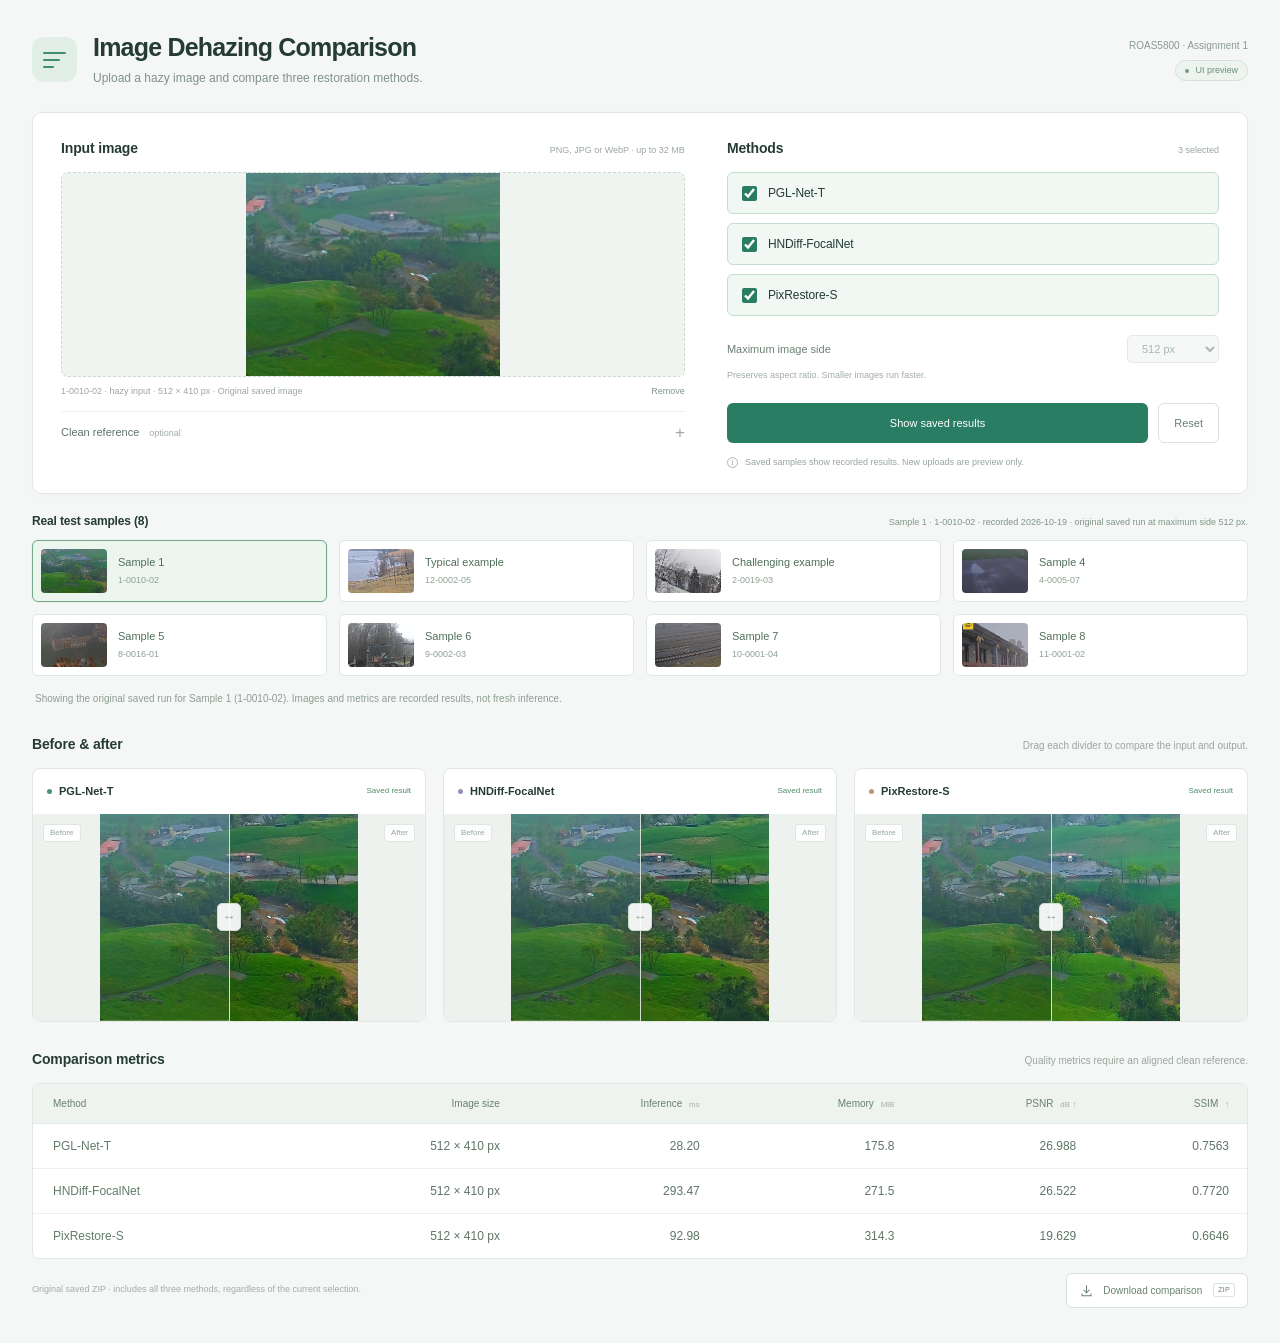
==== site/index.html @ dbd4c3d4 "Add single-page UI with eight recorded dehazing examples" ====
<!doctype html>
<html lang="en">
<head>
  <meta charset="utf-8">
  <meta name="viewport" content="width=device-width, initial-scale=1">
  <meta name="description" content="ROAS5800 Assignment 1 — single-image dehazing comparison interface.">
  <meta name="theme-color" content="#f4f7f6">
  <title>Image Dehazing Comparison · ROAS5800</title>
  <link rel="icon" type="image/svg+xml" href="favicon.svg">
  <link rel="stylesheet" href="styles.css">
  <script src="app.js" defer></script>
</head>
<body>
  <main class="app-shell">
    <header class="app-header">
      <div class="heading-group"><span class="app-icon" aria-hidden="true"><i></i><i></i><i></i></span><div><h1>Image Dehazing Comparison</h1><p>Upload a hazy image and compare three restoration methods.</p></div></div>
      <div class="header-meta"><span>ROAS5800 · Assignment 1</span><span class="preview-badge"><i aria-hidden="true"></i> UI preview</span></div>
    </header>
    <section class="input-panel" aria-labelledby="input-title">
      <div class="input-column">
        <div class="panel-heading"><h2 id="input-title">Input image</h2><span>PNG, JPG or WebP · up to 32 MB</span></div>
        <input type="file" id="hazy-file" accept="image/png,image/jpeg,image/webp" hidden>
        <div id="hazy-dropzone" class="dropzone" role="button" tabindex="0" aria-label="Upload hazy image" aria-describedby="hazy-meta">
          <div id="hazy-placeholder" class="upload-placeholder"><svg viewBox="0 0 32 32" fill="none" aria-hidden="true"><rect x="4" y="5" width="24" height="22" rx="4"/><circle cx="11" cy="12" r="2"/><path d="m5 23 7-7 5 5 4-4 6 6"/></svg><strong>Drop a hazy image here</strong><span>or click to upload</span></div>
          <img id="hazy-preview" class="uploaded-image" alt="Uploaded hazy input" hidden>
        </div>
        <div class="file-meta"><p id="hazy-meta">No image selected</p><button type="button" id="clear-hazy" class="text-button" hidden>Remove</button></div>
        <details class="reference-input"><summary><span>Clean reference <span class="optional">optional</span></span><span class="expand-icon" aria-hidden="true">+</span></summary><div class="reference-content"><p>Add an aligned clear image of the same size to enable PSNR and SSIM after inference.</p><input type="file" id="reference-file" accept="image/png,image/jpeg,image/webp" hidden><div id="reference-dropzone" class="dropzone reference-dropzone" role="button" tabindex="0" aria-label="Upload clean reference" aria-describedby="reference-meta"><div id="reference-placeholder" class="upload-placeholder"><span>Drop a clean reference here, or click to upload</span></div><img id="reference-preview" class="uploaded-image" alt="Uploaded clean reference" hidden></div><div class="file-meta"><p id="reference-meta">No reference selected</p><button type="button" id="clear-reference" class="text-button" hidden>Remove</button></div><p id="reference-warning" class="reference-warning" role="alert" hidden></p></div></details>
      </div>
      <div class="settings-column">
        <div class="panel-heading"><h2>Methods</h2><span id="selection-count">3 selected</span></div>
        <fieldset class="method-options"><legend class="visually-hidden">Choose dehazing methods</legend><label class="method-option"><input type="checkbox" name="method" value="PGL-Net-T" checked><span class="method-name">PGL-Net-T</span></label><label class="method-option"><input type="checkbox" name="method" value="HNDiff-FocalNet" checked><span class="method-name">HNDiff-FocalNet</span></label><label class="method-option"><input type="checkbox" name="method" value="PixRestore-S" checked><span class="method-name">PixRestore-S</span></label></fieldset>
        <div class="size-control"><label for="max-side">Maximum image side</label><select id="max-side"><option value="256">256 px</option><option value="512" selected>512 px</option></select></div><p class="size-hint">Preserves aspect ratio. Smaller images run faster.</p>
        <div class="action-row"><button type="button" id="compare-button" class="button primary" disabled><svg viewBox="0 0 20 20" aria-hidden="true"><path d="m7 4 8 6-8 6Z"/></svg> Compare methods</button><button type="button" id="reset-button" class="button secondary">Reset</button></div>
        <div class="preview-note" id="preview-note"><span class="info-icon" aria-hidden="true">i</span><p>Saved samples show recorded results. New uploads are preview only.</p></div>
      </div>
    </section>
    <section class="sample-section" aria-labelledby="sample-title">
      <div class="sample-heading"><h2 id="sample-title">Real test samples</h2><p id="sample-note">Loading saved examples…</p></div>
      <div id="sample-list" class="sample-list" aria-label="Choose a saved test sample"></div>
    </section>
    <p id="status-message" class="status-message" role="status" aria-live="polite">Upload an image to prepare a comparison. No model results have been generated.</p>
    <section class="results-section" aria-labelledby="results-title">
      <div class="section-heading"><h2 id="results-title">Before & after</h2><p>Drag each divider to compare the input and output.</p></div>
      <div class="output-grid">
        <article class="output-card" data-method="PGL-Net-T"><div class="output-heading"><h3><i class="method-dot pgl" aria-hidden="true"></i>PGL-Net-T</h3><span class="output-status">Waiting for input</span></div><div class="output-body" style="--divider:50%"><img class="after-image" alt="Saved model output" hidden><div class="comparison-empty"><svg viewBox="0 0 32 32" fill="none" aria-hidden="true"><rect x="5" y="6" width="22" height="20" rx="3"/><path d="m6 23 7-7 5 5 4-4 4 5"/></svg><span>No output yet</span></div><div class="comparison-input"><img class="before-image" alt="PGL-Net-T input preview" hidden><span class="input-placeholder">Input</span></div><span class="side-label before-label">Before</span><span class="side-label after-label">After</span><div class="divider-line" aria-hidden="true"><span>↔</span></div><input class="comparison-range" type="range" min="0" max="100" value="50" aria-label="PGL-Net-T before and after divider" disabled></div></article>
        <article class="output-card" data-method="HNDiff-FocalNet"><div class="output-heading"><h3><i class="method-dot hndiff" aria-hidden="true"></i>HNDiff-FocalNet</h3><span class="output-status">Waiting for input</span></div><div class="output-body" style="--divider:50%"><img class="after-image" alt="Saved model output" hidden><div class="comparison-empty"><svg viewBox="0 0 32 32" fill="none" aria-hidden="true"><rect x="5" y="6" width="22" height="20" rx="3"/><path d="m6 23 7-7 5 5 4-4 4 5"/></svg><span>No output yet</span></div><div class="comparison-input"><img class="before-image" alt="HNDiff-FocalNet input preview" hidden><span class="input-placeholder">Input</span></div><span class="side-label before-label">Before</span><span class="side-label after-label">After</span><div class="divider-line" aria-hidden="true"><span>↔</span></div><input class="comparison-range" type="range" min="0" max="100" value="50" aria-label="HNDiff-FocalNet before and after divider" disabled></div></article>
        <article class="output-card" data-method="PixRestore-S"><div class="output-heading"><h3><i class="method-dot pix" aria-hidden="true"></i>PixRestore-S</h3><span class="output-status">Waiting for input</span></div><div class="output-body" style="--divider:50%"><img class="after-image" alt="Saved model output" hidden><div class="comparison-empty"><svg viewBox="0 0 32 32" fill="none" aria-hidden="true"><rect x="5" y="6" width="22" height="20" rx="3"/><path d="m6 23 7-7 5 5 4-4 4 5"/></svg><span>No output yet</span></div><div class="comparison-input"><img class="before-image" alt="PixRestore-S input preview" hidden><span class="input-placeholder">Input</span></div><span class="side-label before-label">Before</span><span class="side-label after-label">After</span><div class="divider-line" aria-hidden="true"><span>↔</span></div><input class="comparison-range" type="range" min="0" max="100" value="50" aria-label="PixRestore-S before and after divider" disabled></div></article>
      </div>
    </section>
    <section class="metrics-section" aria-labelledby="metrics-title"><div class="section-heading"><h2 id="metrics-title">Comparison metrics</h2><p>Quality metrics require an aligned clean reference.</p></div><div class="table-wrap"><table><caption class="visually-hidden">Selected methods, image size, inference cost and quality metrics</caption><thead><tr><th scope="col">Method</th><th scope="col">Image size</th><th scope="col">Inference <span>ms</span></th><th scope="col">Memory <span>MiB</span></th><th scope="col">PSNR <span>dB ↑</span></th><th scope="col">SSIM <span>↑</span></th></tr></thead><tbody id="metrics-body"><tr><td>PGL-Net-T</td><td>—</td><td>—</td><td>—</td><td>—</td><td>—</td></tr><tr><td>HNDiff-FocalNet</td><td>—</td><td>—</td><td>—</td><td>—</td><td>—</td></tr><tr><td>PixRestore-S</td><td>—</td><td>—</td><td>—</td><td>—</td><td>—</td></tr></tbody></table></div><div class="download-row"><span id="download-note">Select a saved sample to download its recorded comparison.</span><button type="button" id="download-button" class="button secondary" title="Available after a completed comparison" disabled><svg viewBox="0 0 20 20" fill="none" aria-hidden="true"><path d="M10 3v10m-4-4 4 4 4-4M4 14v3h12v-3"/></svg> Download comparison <span class="zip-label">ZIP</span></button></div></section>
  </main>
</body>
</html>
---- site/styles.css ----
:root{--ink:#253b35;--muted:#81918a;--line:#e1e8e4;--green:#287d63;--paper:#f4f7f6;--font:Inter,'Segoe UI',-apple-system,BlinkMacSystemFont,Arial,sans-serif}*{box-sizing:border-box}body{margin:0;background:var(--paper);font-family:var(--font);font-size:14px;line-height:1.5;color:var(--ink);-webkit-font-smoothing:antialiased}h1,h2,h3,p{margin:0}button,input,select{font:inherit}button{cursor:pointer;color:inherit}button:disabled{cursor:not-allowed}button:focus-visible,select:focus-visible,input:focus-visible,[role=button]:focus-visible,summary:focus-visible{outline:3px solid #53a88b;outline-offset:3px}button,a,select{-webkit-tap-highlight-color:transparent}.app-shell{max-width:1240px;width:calc(100% - 64px);margin:0 auto;padding:32px 0 35px}.app-header{display:flex;align-items:center;justify-content:space-between;gap:24px;margin-bottom:25px}.heading-group{display:flex;align-items:center;gap:16px}.app-icon{width:45px;height:45px;border-radius:12px;background:#e0eee6;display:flex;align-items:flex-start;justify-content:center;flex-direction:column;padding-left:11px;gap:5px;flex-shrink:0}.app-icon i{height:2px;width:23px;background:#3f8c70;border-radius:5px}.app-icon i:nth-child(2){width:17px}.app-icon i:nth-child(3){width:11px}h1{font-size:25px;font-weight:600;letter-spacing:-.8px;line-height:1.2}.heading-group p{font-size:12px;color:var(--muted);margin-top:7px}.header-meta{display:flex;flex-direction:column;align-items:flex-end;gap:7px;font-size:10px;color:#8b9a92;white-space:nowrap}.preview-badge{display:inline-flex;align-items:center;gap:6px;border:1px solid #d3e1d8;border-radius:20px;padding:3px 9px;font-size:9px;background:#edf4ef;color:#6b8d7c}.preview-badge i{display:block;width:4px;height:4px;border-radius:50%;background:#6e9c80}.input-panel{display:grid;grid-template-columns:1.25fr 1fr;gap:35px;padding:25px 28px 23px;border:1px solid var(--line);border-radius:10px;background:#fff;box-shadow:0 3px 16px #254c3804}.panel-heading{display:flex;justify-content:space-between;align-items:baseline;gap:12px;margin-bottom:13px}h2{font-size:14px;font-weight:600;letter-spacing:-.15px}.panel-heading>span{font-size:9px;color:#9aa69f}.dropzone{height:205px;position:relative;border:1px dashed #c8d9cd;background:#f7faf8;border-radius:7px;display:flex;align-items:center;justify-content:center;overflow:hidden;cursor:pointer;transition:border-color .15s,background .15s}.dropzone:hover,.dropzone.is-dragover{background:#eff6f1;border-color:#67a88c}.upload-placeholder{display:flex;align-items:center;justify-content:center;flex-direction:column;gap:5px;text-align:center;padding:15px;pointer-events:none}.upload-placeholder svg{width:33px;height:33px;stroke:#93b29d;stroke-width:1.3;margin-bottom:10px}.upload-placeholder strong{font-size:12px;font-weight:500;color:#6e8b7b}.upload-placeholder span{font-size:10px;color:#a1afa6}.uploaded-image{width:100%;height:100%;object-fit:contain;display:block;background:#f0f4f1}.file-meta{display:flex;align-items:center;justify-content:space-between;gap:15px;min-height:30px}.file-meta p{font-size:9px;color:#9aa79e;overflow:hidden;white-space:nowrap;text-overflow:ellipsis}.text-button{font-size:9px;background:none;border:none;padding:4px 0;color:#7f9788}.text-button:hover{color:#a16354}.reference-input{border-top:1px solid #edf1ee;margin-top:4px}.reference-input summary{font-size:11px;padding-top:12px;display:flex;align-items:center;justify-content:space-between;gap:10px;cursor:pointer;list-style:none;color:#5d7567}.reference-input summary::-webkit-details-marker{display:none}.optional{font-size:9px;color:#a1ada5;margin-left:7px;font-weight:400}.expand-icon{color:#9baa9f;font-size:17px;line-height:1}.reference-input[open] .expand-icon{transform:rotate(45deg)}.reference-content{padding-top:11px}.reference-content>p:first-child{font-size:10px;color:#8d9d92;margin-bottom:10px;line-height:1.7}.reference-dropzone{height:120px}.reference-dropzone .upload-placeholder{padding:10px}.reference-dropzone .upload-placeholder span{font-size:10px}.reference-warning{font-size:10px;color:#a26142;padding:7px 9px;background:#fef4e9;border:1px solid #f0d7bb;border-radius:4px}.settings-column{padding-left:7px}.method-options{border:0;padding:0;margin:0;display:grid;gap:9px}.method-option{display:flex;align-items:center;gap:11px;padding:11px 14px;border:1px solid #dce6df;border-radius:6px;background:#fcfdfc;cursor:pointer;min-height:42px}.method-option:has(input:checked){border-color:#c4decd;background:#f1f7f3}.method-option:hover{border-color:#8dbb9f}.method-option input{accent-color:var(--green);height:15px;width:15px;margin:0;cursor:pointer}.method-name{font-size:12px;font-weight:500;letter-spacing:-.1px}.size-control{margin-top:19px;display:flex;align-items:center;justify-content:space-between;gap:15px}.size-control label{font-size:11px;color:#6a8072}.size-control select{background:#fff;border:1px solid #d8e2da;border-radius:5px;padding:6px 26px 6px 10px;color:#5e7768;font-size:11px}.size-hint{font-size:9px;color:#a0ada3;margin-top:6px}.action-row{display:flex;gap:10px;margin-top:20px}.button{font-size:11px;font-weight:500;border:1px solid transparent;border-radius:6px;display:inline-flex;align-items:center;justify-content:center;gap:9px;padding:11px 15px;min-height:39px;white-space:nowrap}.button svg{width:15px;height:15px;flex-shrink:0;stroke:currentColor;stroke-width:1.4}.button.primary{background:var(--green);color:#fff;flex:1}.button.primary svg{stroke:none;fill:currentColor;width:13px}.button.primary:disabled{background:#b7cec0;color:#f8fcf9}.button.primary:not(:disabled):hover{background:#20684f}.button.secondary{border-color:#d7e2da;background:#fff;color:#698271}.button.secondary:not(:disabled):hover{background:#eff5f0}.preview-note{display:flex;align-items:center;gap:7px;margin-top:13px;font-size:9px;color:#97a59a}.info-icon{width:11px;height:11px;border:1px solid #abb9ae;border-radius:50%;font-family:Georgia,serif;line-height:10px;text-align:center;font-size:8px;flex-shrink:0}.status-message{font-size:10px;color:#8e9e92;min-height:16px;margin-top:14px;padding:0 3px;line-height:1.7}.status-message.is-error{color:#a16447}.results-section{margin-top:27px}.section-heading{display:flex;justify-content:space-between;gap:15px;align-items:baseline;margin-bottom:13px}.section-heading>p{font-size:10px;color:#99a69d}.output-grid{display:grid;grid-template-columns:repeat(3,minmax(0,1fr));gap:17px}.output-card{border:1px solid var(--line);border-radius:8px;overflow:hidden;background:#fff;min-width:0}.output-heading{padding:13px 14px;display:flex;align-items:center;justify-content:space-between;gap:8px;min-height:45px}.output-heading h3{font-size:11px;font-weight:550;display:flex;align-items:center;gap:7px;white-space:nowrap}.method-dot{display:inline-block;width:5px;height:5px;border-radius:50%;flex-shrink:0}.pgl{background:#489579}.hndiff{background:#9190b6}.pix{background:#ba9873}.output-status{font-size:8px;color:#a6b1a8;white-space:nowrap}.output-body{position:relative;height:207px;overflow:hidden;background:#f6f8f6;isolation:isolate}.comparison-empty{position:absolute;inset:0;display:flex;flex-direction:column;justify-content:center;align-items:center;gap:7px;padding-left:46%;text-align:center}.comparison-empty svg{height:24px;width:24px;stroke:#c8d2ca;stroke-width:1.2}.comparison-empty span{font-size:9px;color:#b6c0b7;max-width:90px;line-height:1.6;padding-inline:5px}.comparison-input{position:absolute;inset:0;clip-path:inset(0 calc(100% - var(--divider)) 0 0);background:#edf2ee;display:flex;align-items:center;justify-content:flex-start;z-index:1}.before-image{width:100%;height:100%;object-fit:contain;display:block}.input-placeholder{font-size:10px;color:#aab9ac;width:50%;text-align:center}.side-label{position:absolute;top:10px;font-size:8px;background:#ffffffd9;border:1px solid #e0e7e1;padding:2px 6px;border-radius:3px;z-index:2;color:#98a99b;pointer-events:none}.before-label{left:10px}.after-label{right:10px}.divider-line{position:absolute;inset:0 auto 0 var(--divider);width:1px;background:#d2ded4;z-index:3;pointer-events:none}.divider-line>span{position:absolute;left:0;top:50%;transform:translate(-50%,-50%);display:flex;align-items:center;justify-content:center;width:24px;height:28px;border:1px solid #d0ddd2;border-radius:5px;background:#ffffffec;color:#91a794;font-size:13px;box-shadow:0 2px 8px #3958450a}.comparison-range{position:absolute;inset:0;width:100%;height:100%;opacity:0;z-index:4;cursor:ew-resize;margin:0}.comparison-range:disabled{cursor:default}.output-card.is-disabled{opacity:.5}.output-card:focus-within .output-body{outline:2px solid #70a98b;outline-offset:-2px}.metrics-section{margin-top:27px}.table-wrap{border:1px solid var(--line);border-radius:7px;background:#fff;overflow:auto}table{width:100%;border-collapse:collapse;text-align:right;min-width:610px;font-variant-numeric:tabular-nums}th{font-size:9px;font-weight:500;color:#809586;background:#eef3ef;white-space:nowrap;padding:12px 18px;border-bottom:1px solid var(--line)}th span{font-size:8px;color:#a1afa4;font-weight:400;margin-left:4px}th:first-child,td:first-child{text-align:left;padding-left:20px}td{font-size:11px;padding:13px 18px;color:#9dada1;border-bottom:1px solid #edf1ed}td:first-child{color:#617d6a;font-weight:500}tr:last-child td{border-bottom:0}.download-row{display:flex;align-items:center;justify-content:space-between;gap:20px;margin-top:14px}.download-row>span{font-size:9px;color:#a2aea4}.download-row .button{font-size:10px;padding:9px 12px;min-height:35px}.download-row .button:disabled{border-color:#dce5de;color:#acb9ae;background:#f7faf7}.zip-label{font-size:7px;border:1px solid #d9e2db;border-radius:3px;padding:1px 4px;letter-spacing:.3px;margin-left:2px}.visually-hidden{position:absolute;width:1px;height:1px;padding:0;margin:-1px;overflow:hidden;clip:rect(0,0,0,0);white-space:nowrap;border:0}[hidden]{display:none!important}
@media(min-width:1400px){.app-shell{padding-top:40px}.dropzone{height:225px}.output-body{height:233px}.input-panel{gap:45px}}
@media(max-width:1000px){.app-shell{width:calc(100% - 48px);padding-top:25px}.input-panel{gap:25px;padding:22px}.settings-column{padding-left:0}.output-grid{gap:12px}.output-heading{padding-inline:12px;align-items:flex-start;flex-direction:column;gap:5px}.output-status{padding-left:12px}.output-body{height:185px}h1{font-size:23px}.header-meta{font-size:8px}.panel-heading>span{font-size:8px}.section-heading>p{font-size:9px}.button{font-size:10px}}
@media(max-width:650px){.app-shell{width:calc(100% - 30px);padding-top:20px;padding-bottom:25px}.app-header{gap:14px;align-items:flex-start;margin-bottom:20px}.heading-group{gap:11px}.app-icon{width:35px;height:35px;border-radius:9px;padding-left:8px;gap:4px}.app-icon i{width:19px}.app-icon i:nth-child(2){width:14px}.app-icon i:nth-child(3){width:9px}h1{font-size:19px;letter-spacing:-.5px}.heading-group p{font-size:10px;margin-top:6px;max-width:250px;line-height:1.6}.header-meta>span:first-child{display:none}.preview-badge{font-size:8px;padding:3px 7px}.input-panel{grid-template-columns:1fr;gap:22px;padding:19px 17px}.dropzone{height:205px}.settings-column{border-top:1px solid #e9efea;padding-top:18px}.panel-heading{margin-bottom:12px}.panel-heading>span{font-size:9px}h2{font-size:13px}.method-options{gap:8px}.method-option{padding:10px 12px}.method-name{font-size:11px}.size-control{margin-top:16px}.size-hint{font-size:9px}.action-row{margin-top:17px}.button{font-size:11px}.preview-note{font-size:9px;align-items:flex-start}.status-message{font-size:9px;margin-top:11px}.section-heading{align-items:flex-start;flex-direction:column;gap:5px;margin-bottom:11px}.section-heading>p{font-size:9px}.results-section{margin-top:22px}.output-grid{grid-template-columns:1fr;gap:13px}.output-heading{flex-direction:row;align-items:center;padding:13px 15px}.output-status{padding-left:0;font-size:9px}.output-heading h3{font-size:12px}.output-body{height:215px}.comparison-empty span{font-size:10px}.input-placeholder{font-size:11px}.side-label{font-size:9px}.metrics-section{margin-top:23px}.download-row{align-items:flex-start;flex-direction:column;gap:11px}.download-row .button{width:100%;font-size:11px}.download-row>span{font-size:9px}.reference-dropzone{height:120px}}
@media(prefers-reduced-motion:reduce){*{transition:none!important}}
.sample-section{margin-top:18px}.sample-heading{display:flex;align-items:baseline;justify-content:space-between;gap:15px;margin-bottom:10px}.sample-heading h2{font-size:12px}.sample-heading p{font-size:9px;color:#809486}.sample-list{display:grid;grid-template-columns:repeat(3,minmax(0,1fr));gap:12px}.sample-button{display:flex;align-items:center;gap:11px;background:#fff;border:1px solid #dfe8e1;border-radius:6px;padding:8px;text-align:left;min-width:0;transition:background .15s,border-color .15s}.sample-button:hover{border-color:#8db79b;background:#f7faf7}.sample-button.is-active{border-color:#75a88a;background:#edf5ef;box-shadow:0 0 0 1px #75a88a15}.sample-thumb{width:66px;height:44px;object-fit:cover;border-radius:4px;flex-shrink:0}.sample-button>div{min-width:0;display:flex;flex-direction:column;gap:4px}.sample-name{font-size:11px;font-weight:500;color:#506f5c}.sample-id{font-size:9px;color:#8ea193;font-variant-numeric:tabular-nums}.after-image{position:absolute;inset:0;width:100%;height:100%;object-fit:contain;background:#edf2ee;z-index:0}.output-card.has-saved-result .output-status{color:#4c8d66}.size-control select:disabled{background:#f2f6f3;color:#849c8a;cursor:not-allowed}.sample-button:focus-visible{outline:3px solid #53a88b;outline-offset:3px}
@media(max-width:650px){.sample-heading{align-items:flex-start;flex-direction:column;gap:4px}.sample-list{gap:7px}.sample-button{padding:7px;gap:6px;flex-direction:column;align-items:flex-start}.sample-thumb{width:100%;height:58px}.sample-name{font-size:9px;line-height:1.4}.sample-id{font-size:8px}.sample-button>div{gap:2px}.sample-heading p{font-size:9px}}
th{font-size:10px;color:#6a8071}td{font-size:12px;color:#5f7567}
.sample-list{grid-template-columns:repeat(4,minmax(0,1fr))}
@media(max-width:650px){.sample-list{grid-template-columns:repeat(3,minmax(0,1fr))}}
@media(max-width:420px){.sample-list{grid-template-columns:repeat(2,minmax(0,1fr))}}
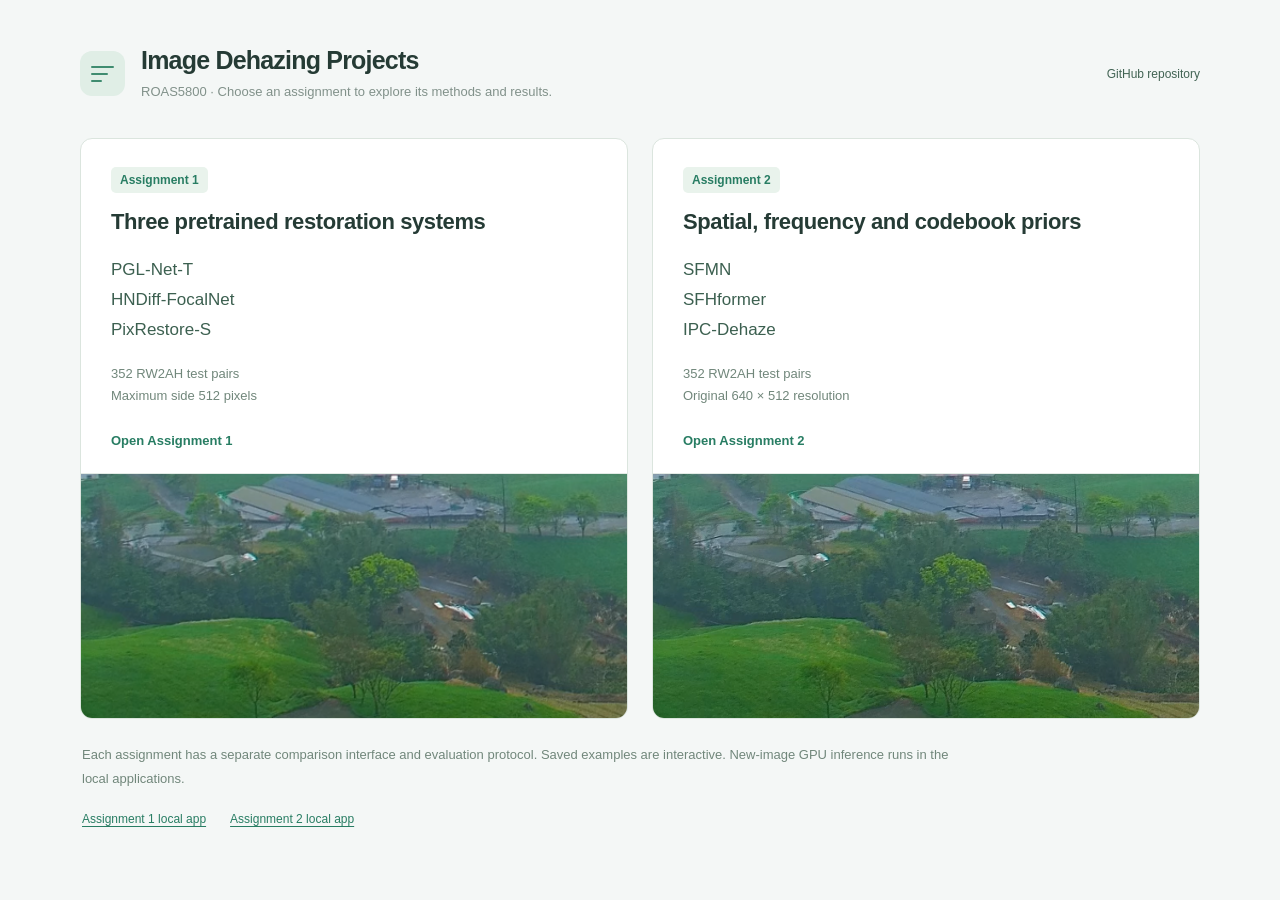
==== commit 831a4ab9: "Add Assignment 2 dehazing survey, full RTX 4060 evaluation and separate UI" ====
--- a/site/index.html
+++ b/site/index.html
@@ -1,54 +1,9 @@
 <!doctype html>
-<html lang="en">
-<head>
-  <meta charset="utf-8">
-  <meta name="viewport" content="width=device-width, initial-scale=1">
-  <meta name="description" content="ROAS5800 Assignment 1 — single-image dehazing comparison interface.">
-  <meta name="theme-color" content="#f4f7f6">
-  <title>Image Dehazing Comparison · ROAS5800</title>
-  <link rel="icon" type="image/svg+xml" href="favicon.svg">
-  <link rel="stylesheet" href="styles.css">
-  <script src="app.js" defer></script>
-</head>
-<body>
-  <main class="app-shell">
-    <header class="app-header">
-      <div class="heading-group"><span class="app-icon" aria-hidden="true"><i></i><i></i><i></i></span><div><h1>Image Dehazing Comparison</h1><p>Upload a hazy image and compare three restoration methods.</p></div></div>
-      <div class="header-meta"><span>ROAS5800 · Assignment 1</span><span class="preview-badge"><i aria-hidden="true"></i> UI preview</span></div>
-    </header>
-    <section class="input-panel" aria-labelledby="input-title">
-      <div class="input-column">
-        <div class="panel-heading"><h2 id="input-title">Input image</h2><span>PNG, JPG or WebP · up to 32 MB</span></div>
-        <input type="file" id="hazy-file" accept="image/png,image/jpeg,image/webp" hidden>
-        <div id="hazy-dropzone" class="dropzone" role="button" tabindex="0" aria-label="Upload hazy image" aria-describedby="hazy-meta">
-          <div id="hazy-placeholder" class="upload-placeholder"><svg viewBox="0 0 32 32" fill="none" aria-hidden="true"><rect x="4" y="5" width="24" height="22" rx="4"/><circle cx="11" cy="12" r="2"/><path d="m5 23 7-7 5 5 4-4 6 6"/></svg><strong>Drop a hazy image here</strong><span>or click to upload</span></div>
-          <img id="hazy-preview" class="uploaded-image" alt="Uploaded hazy input" hidden>
-        </div>
-        <div class="file-meta"><p id="hazy-meta">No image selected</p><button type="button" id="clear-hazy" class="text-button" hidden>Remove</button></div>
-        <details class="reference-input"><summary><span>Clean reference <span class="optional">optional</span></span><span class="expand-icon" aria-hidden="true">+</span></summary><div class="reference-content"><p>Add an aligned clear image of the same size to enable PSNR and SSIM after inference.</p><input type="file" id="reference-file" accept="image/png,image/jpeg,image/webp" hidden><div id="reference-dropzone" class="dropzone reference-dropzone" role="button" tabindex="0" aria-label="Upload clean reference" aria-describedby="reference-meta"><div id="reference-placeholder" class="upload-placeholder"><span>Drop a clean reference here, or click to upload</span></div><img id="reference-preview" class="uploaded-image" alt="Uploaded clean reference" hidden></div><div class="file-meta"><p id="reference-meta">No reference selected</p><button type="button" id="clear-reference" class="text-button" hidden>Remove</button></div><p id="reference-warning" class="reference-warning" role="alert" hidden></p></div></details>
-      </div>
-      <div class="settings-column">
-        <div class="panel-heading"><h2>Methods</h2><span id="selection-count">3 selected</span></div>
-        <fieldset class="method-options"><legend class="visually-hidden">Choose dehazing methods</legend><label class="method-option"><input type="checkbox" name="method" value="PGL-Net-T" checked><span class="method-name">PGL-Net-T</span></label><label class="method-option"><input type="checkbox" name="method" value="HNDiff-FocalNet" checked><span class="method-name">HNDiff-FocalNet</span></label><label class="method-option"><input type="checkbox" name="method" value="PixRestore-S" checked><span class="method-name">PixRestore-S</span></label></fieldset>
-        <div class="size-control"><label for="max-side">Maximum image side</label><select id="max-side"><option value="256">256 px</option><option value="512" selected>512 px</option></select></div><p class="size-hint">Preserves aspect ratio. Smaller images run faster.</p>
-        <div class="action-row"><button type="button" id="compare-button" class="button primary" disabled><svg viewBox="0 0 20 20" aria-hidden="true"><path d="m7 4 8 6-8 6Z"/></svg> Compare methods</button><button type="button" id="reset-button" class="button secondary">Reset</button></div>
-        <div class="preview-note" id="preview-note"><span class="info-icon" aria-hidden="true">i</span><p>Saved samples show recorded results. New uploads are preview only.</p></div>
-      </div>
-    </section>
-    <section class="sample-section" aria-labelledby="sample-title">
-      <div class="sample-heading"><h2 id="sample-title">Real test samples</h2><p id="sample-note">Loading saved examples…</p></div>
-      <div id="sample-list" class="sample-list" aria-label="Choose a saved test sample"></div>
-    </section>
-    <p id="status-message" class="status-message" role="status" aria-live="polite">Upload an image to prepare a comparison. No model results have been generated.</p>
-    <section class="results-section" aria-labelledby="results-title">
-      <div class="section-heading"><h2 id="results-title">Before & after</h2><p>Drag each divider to compare the input and output.</p></div>
-      <div class="output-grid">
-        <article class="output-card" data-method="PGL-Net-T"><div class="output-heading"><h3><i class="method-dot pgl" aria-hidden="true"></i>PGL-Net-T</h3><span class="output-status">Waiting for input</span></div><div class="output-body" style="--divider:50%"><img class="after-image" alt="Saved model output" hidden><div class="comparison-empty"><svg viewBox="0 0 32 32" fill="none" aria-hidden="true"><rect x="5" y="6" width="22" height="20" rx="3"/><path d="m6 23 7-7 5 5 4-4 4 5"/></svg><span>No output yet</span></div><div class="comparison-input"><img class="before-image" alt="PGL-Net-T input preview" hidden><span class="input-placeholder">Input</span></div><span class="side-label before-label">Before</span><span class="side-label after-label">After</span><div class="divider-line" aria-hidden="true"><span>↔</span></div><input class="comparison-range" type="range" min="0" max="100" value="50" aria-label="PGL-Net-T before and after divider" disabled></div></article>
-        <article class="output-card" data-method="HNDiff-FocalNet"><div class="output-heading"><h3><i class="method-dot hndiff" aria-hidden="true"></i>HNDiff-FocalNet</h3><span class="output-status">Waiting for input</span></div><div class="output-body" style="--divider:50%"><img class="after-image" alt="Saved model output" hidden><div class="comparison-empty"><svg viewBox="0 0 32 32" fill="none" aria-hidden="true"><rect x="5" y="6" width="22" height="20" rx="3"/><path d="m6 23 7-7 5 5 4-4 4 5"/></svg><span>No output yet</span></div><div class="comparison-input"><img class="before-image" alt="HNDiff-FocalNet input preview" hidden><span class="input-placeholder">Input</span></div><span class="side-label before-label">Before</span><span class="side-label after-label">After</span><div class="divider-line" aria-hidden="true"><span>↔</span></div><input class="comparison-range" type="range" min="0" max="100" value="50" aria-label="HNDiff-FocalNet before and after divider" disabled></div></article>
-        <article class="output-card" data-method="PixRestore-S"><div class="output-heading"><h3><i class="method-dot pix" aria-hidden="true"></i>PixRestore-S</h3><span class="output-status">Waiting for input</span></div><div class="output-body" style="--divider:50%"><img class="after-image" alt="Saved model output" hidden><div class="comparison-empty"><svg viewBox="0 0 32 32" fill="none" aria-hidden="true"><rect x="5" y="6" width="22" height="20" rx="3"/><path d="m6 23 7-7 5 5 4-4 4 5"/></svg><span>No output yet</span></div><div class="comparison-input"><img class="before-image" alt="PixRestore-S input preview" hidden><span class="input-placeholder">Input</span></div><span class="side-label before-label">Before</span><span class="side-label after-label">After</span><div class="divider-line" aria-hidden="true"><span>↔</span></div><input class="comparison-range" type="range" min="0" max="100" value="50" aria-label="PixRestore-S before and after divider" disabled></div></article>
-      </div>
-    </section>
-    <section class="metrics-section" aria-labelledby="metrics-title"><div class="section-heading"><h2 id="metrics-title">Comparison metrics</h2><p>Quality metrics require an aligned clean reference.</p></div><div class="table-wrap"><table><caption class="visually-hidden">Selected methods, image size, inference cost and quality metrics</caption><thead><tr><th scope="col">Method</th><th scope="col">Image size</th><th scope="col">Inference <span>ms</span></th><th scope="col">Memory <span>MiB</span></th><th scope="col">PSNR <span>dB ↑</span></th><th scope="col">SSIM <span>↑</span></th></tr></thead><tbody id="metrics-body"><tr><td>PGL-Net-T</td><td>—</td><td>—</td><td>—</td><td>—</td><td>—</td></tr><tr><td>HNDiff-FocalNet</td><td>—</td><td>—</td><td>—</td><td>—</td><td>—</td></tr><tr><td>PixRestore-S</td><td>—</td><td>—</td><td>—</td><td>—</td><td>—</td></tr></tbody></table></div><div class="download-row"><span id="download-note">Select a saved sample to download its recorded comparison.</span><button type="button" id="download-button" class="button secondary" title="Available after a completed comparison" disabled><svg viewBox="0 0 20 20" fill="none" aria-hidden="true"><path d="M10 3v10m-4-4 4 4 4-4M4 14v3h12v-3"/></svg> Download comparison <span class="zip-label">ZIP</span></button></div></section>
-  </main>
-</body>
-</html>
+<html lang="en"><head><meta charset="utf-8"><meta name="viewport" content="width=device-width, initial-scale=1"><meta name="description" content="ROAS5800 image dehazing projects: separate Assignment 1 and Assignment 2 methods, interfaces and measured results."><title>ROAS5800 · Image Dehazing Projects</title><link rel="icon" href="favicon.svg" type="image/svg+xml"><link rel="stylesheet" href="styles.css"><link rel="stylesheet" href="assignments.css"></head>
+<body><main class="app-shell portal-shell"><header class="app-header"><div class="heading-group"><span class="app-icon" aria-hidden="true"><i></i><i></i><i></i></span><div><h1>Image Dehazing Projects</h1><p>ROAS5800 · Choose an assignment to explore its methods and results.</p></div></div><div class="header-meta"><a href="https://github.com/zhangyiCristino/ROAS5800-image-dehzing">GitHub repository</a></div></header>
+<div class="assignment-grid">
+<a class="assignment-card" href="assignment1.html"><div class="assignment-card-body"><span class="assignment-label">Assignment 1</span><h2>Three pretrained restoration systems</h2><p class="assignment-methods">PGL-Net-T<br>HNDiff-FocalNet<br>PixRestore-S</p><p>352 RW2AH test pairs<br>Maximum side 512 pixels</p><span class="assignment-open">Open Assignment 1</span></div><img src="samples/1-0010-02/input.png" alt="Assignment 1 processed hazy test input"></a>
+<a class="assignment-card" href="assignment2/"><div class="assignment-card-body"><span class="assignment-label">Assignment 2</span><h2>Spatial, frequency and codebook priors</h2><p class="assignment-methods">SFMN<br>SFHformer<br>IPC-Dehaze</p><p>352 RW2AH test pairs<br>Original 640 × 512 resolution</p><span class="assignment-open">Open Assignment 2</span></div><img src="assignment2/samples/1-0010-02/input.png" alt="Assignment 2 original-resolution hazy test input"></a>
+</div><p class="portal-note">Each assignment has a separate comparison interface and evaluation protocol. Saved examples are interactive. New-image GPU inference runs in the local applications.</p>
+<footer class="portal-footer"><a href="https://github.com/zhangyiCristino/ROAS5800-image-dehzing#quick-start-on-windows">Assignment 1 local app</a><a href="https://github.com/zhangyiCristino/ROAS5800-image-dehzing/tree/main/assignment2#run-the-local-gpu-interface">Assignment 2 local app</a></footer>
+</main></body></html>
--- a/site/assignments.css
+++ b/site/assignments.css
@@ -0,0 +1 @@
+.assignment-nav{display:flex;flex-wrap:wrap;gap:8px;margin:0 0 20px}.assignment-nav a{display:inline-flex;align-items:center;min-height:38px;padding:7px 16px;border-radius:7px;border:1px solid #d9e5dd;background:#fff;color:#416353;text-decoration:none;font-size:12px}.assignment-nav a:hover{background:#edf5ef;border-color:#8db79b}.assignment-nav a[aria-current=page]{background:#287d63;border-color:#287d63;color:#fff}.assignment-nav a:focus-visible,.assignment-card:focus-visible,.download-links a:focus-visible{outline:3px solid #53a88b;outline-offset:4px}.assignment-nav .local-app-link{margin-left:auto}.assignment-grid{display:grid;grid-template-columns:repeat(2,minmax(0,1fr));gap:24px}.assignment-card{display:flex;flex-direction:column;overflow:hidden;border:1px solid #dbe5de;border-radius:12px;background:#fff;text-decoration:none;color:#253b35;transition:box-shadow .15s,border-color .15s}.assignment-card:hover{border-color:#7cad91;box-shadow:0 8px 28px #254c3812}.assignment-card-body{padding:28px 30px 23px}.assignment-label{display:inline-block;background:#e9f3ec;color:#287d63;font-weight:600;font-size:12px;padding:4px 9px;border-radius:5px;margin-bottom:14px}.assignment-card h2{font-size:22px;line-height:1.35;font-weight:600;letter-spacing:-.4px;max-width:430px}.assignment-card p{color:#71877b;font-size:13px;line-height:1.7;margin-top:18px}.assignment-card .assignment-methods{font-size:17px;font-weight:500;color:#3c6050;line-height:1.75;margin-top:19px}.assignment-open{display:block;color:#287d63;font-weight:600;font-size:13px;margin-top:24px}.assignment-card>img{display:block;width:100%;height:245px;object-fit:cover;object-position:50% 45%;border-top:1px solid #e3ebe6}.portal-shell{max-width:1120px;padding-top:45px}.portal-shell .app-header{margin-bottom:35px}.portal-shell .heading-group p{font-size:13px;line-height:1.6;max-width:620px}.portal-shell .header-meta a{color:#416353;font-size:12px;text-decoration:none}.portal-note{margin:24px 2px 0;color:#71877b;font-size:13px;line-height:1.8;max-width:870px}.portal-footer{display:flex;flex-wrap:wrap;gap:24px;margin:20px 2px;color:#416353;font-size:12px}.portal-footer a,.download-links a{color:#287d63;text-underline-offset:3px}.benchmark-note{font-size:11px;color:#71877b;margin-top:13px;max-width:1040px;line-height:1.7}.download-links{display:flex;flex-wrap:wrap;gap:18px;margin-top:15px;font-size:12px}@media(max-width:700px){.assignment-grid{grid-template-columns:1fr;gap:19px}.portal-shell{padding-top:24px}.portal-shell .app-header{margin-bottom:23px}.assignment-card-body{padding:23px}.assignment-card h2{font-size:20px}.assignment-card>img{height:210px}.assignment-nav{gap:6px;margin-bottom:16px}.assignment-nav a{font-size:11px;padding:7px 11px}.assignment-nav .local-app-link{margin-left:0}.portal-shell .header-meta{display:none}.portal-shell .heading-group p{font-size:11px}.download-links{gap:12px}.benchmark-note{font-size:10px}}@media(prefers-reduced-motion:reduce){.assignment-card{transition:none}}
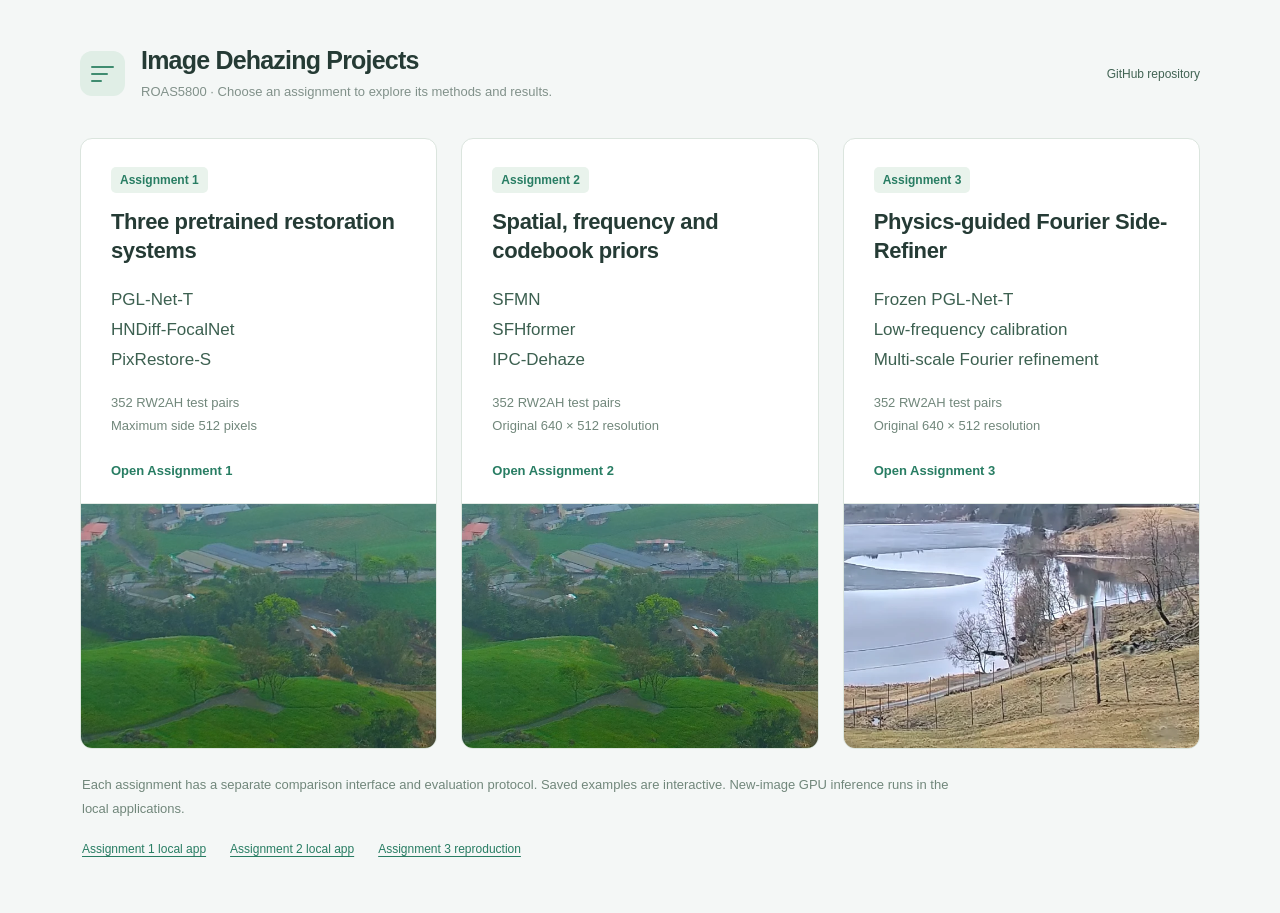
==== commit 0e877ada: "Publish Assignment 3 interactive dehazing demo and reproducible code" ====
--- a/site/index.html
+++ b/site/index.html
@@ -1,9 +1,10 @@
-<!doctype html>
-<html lang="en"><head><meta charset="utf-8"><meta name="viewport" content="width=device-width, initial-scale=1"><meta name="description" content="ROAS5800 image dehazing projects: separate Assignment 1 and Assignment 2 methods, interfaces and measured results."><title>ROAS5800 · Image Dehazing Projects</title><link rel="icon" href="favicon.svg" type="image/svg+xml"><link rel="stylesheet" href="styles.css"><link rel="stylesheet" href="assignments.css"></head>
-<body><main class="app-shell portal-shell"><header class="app-header"><div class="heading-group"><span class="app-icon" aria-hidden="true"><i></i><i></i><i></i></span><div><h1>Image Dehazing Projects</h1><p>ROAS5800 · Choose an assignment to explore its methods and results.</p></div></div><div class="header-meta"><a href="https://github.com/zhangyiCristino/ROAS5800-image-dehzing">GitHub repository</a></div></header>
-<div class="assignment-grid">
-<a class="assignment-card" href="assignment1.html"><div class="assignment-card-body"><span class="assignment-label">Assignment 1</span><h2>Three pretrained restoration systems</h2><p class="assignment-methods">PGL-Net-T<br>HNDiff-FocalNet<br>PixRestore-S</p><p>352 RW2AH test pairs<br>Maximum side 512 pixels</p><span class="assignment-open">Open Assignment 1</span></div><img src="samples/1-0010-02/input.png" alt="Assignment 1 processed hazy test input"></a>
-<a class="assignment-card" href="assignment2/"><div class="assignment-card-body"><span class="assignment-label">Assignment 2</span><h2>Spatial, frequency and codebook priors</h2><p class="assignment-methods">SFMN<br>SFHformer<br>IPC-Dehaze</p><p>352 RW2AH test pairs<br>Original 640 × 512 resolution</p><span class="assignment-open">Open Assignment 2</span></div><img src="assignment2/samples/1-0010-02/input.png" alt="Assignment 2 original-resolution hazy test input"></a>
-</div><p class="portal-note">Each assignment has a separate comparison interface and evaluation protocol. Saved examples are interactive. New-image GPU inference runs in the local applications.</p>
-<footer class="portal-footer"><a href="https://github.com/zhangyiCristino/ROAS5800-image-dehzing#quick-start-on-windows">Assignment 1 local app</a><a href="https://github.com/zhangyiCristino/ROAS5800-image-dehzing/tree/main/assignment2#run-the-local-gpu-interface">Assignment 2 local app</a></footer>
+<!doctype html>
+<html lang="en"><head><meta charset="utf-8"><meta name="viewport" content="width=device-width, initial-scale=1"><meta name="description" content="ROAS5800 image dehazing projects: separate Assignment 1, Assignment 2 and Assignment 3 methods, interfaces and measured results."><title>ROAS5800 · Image Dehazing Projects</title><link rel="icon" href="favicon.svg" type="image/svg+xml"><link rel="stylesheet" href="styles.css"><link rel="stylesheet" href="assignments.css"></head>
+<body><main class="app-shell portal-shell"><header class="app-header"><div class="heading-group"><span class="app-icon" aria-hidden="true"><i></i><i></i><i></i></span><div><h1>Image Dehazing Projects</h1><p>ROAS5800 · Choose an assignment to explore its methods and results.</p></div></div><div class="header-meta"><a href="https://github.com/zhangyiCristino/ROAS5800-image-dehzing">GitHub repository</a></div></header>
+<div class="assignment-grid">
+<a class="assignment-card" href="assignment1.html"><div class="assignment-card-body"><span class="assignment-label">Assignment 1</span><h2>Three pretrained restoration systems</h2><p class="assignment-methods">PGL-Net-T<br>HNDiff-FocalNet<br>PixRestore-S</p><p>352 RW2AH test pairs<br>Maximum side 512 pixels</p><span class="assignment-open">Open Assignment 1</span></div><img src="samples/1-0010-02/input.png" alt="Assignment 1 processed hazy test input"></a>
+<a class="assignment-card" href="assignment2/"><div class="assignment-card-body"><span class="assignment-label">Assignment 2</span><h2>Spatial, frequency and codebook priors</h2><p class="assignment-methods">SFMN<br>SFHformer<br>IPC-Dehaze</p><p>352 RW2AH test pairs<br>Original 640 × 512 resolution</p><span class="assignment-open">Open Assignment 2</span></div><img src="assignment2/samples/1-0010-02/input.png" alt="Assignment 2 original-resolution hazy test input"></a>
+<a class="assignment-card" href="assignment3/"><div class="assignment-card-body"><span class="assignment-label">Assignment 3</span><h2>Physics-guided Fourier Side-Refiner</h2><p class="assignment-methods">Frozen PGL-Net-T<br>Low-frequency calibration<br>Multi-scale Fourier refinement</p><p>352 RW2AH test pairs<br>Original 640 × 512 resolution</p><span class="assignment-open">Open Assignment 3</span></div><img src="assignment3/samples/12-0002-05/refiner.webp" alt="Assignment 3 restored waterfront test scene"></a>
+</div><p class="portal-note">Each assignment has a separate comparison interface and evaluation protocol. Saved examples are interactive. New-image GPU inference runs in the local applications.</p>
+<footer class="portal-footer"><a href="https://github.com/zhangyiCristino/ROAS5800-image-dehzing#quick-start-on-windows">Assignment 1 local app</a><a href="https://github.com/zhangyiCristino/ROAS5800-image-dehzing/tree/main/assignment2#run-the-local-gpu-interface">Assignment 2 local app</a><a href="https://github.com/zhangyiCristino/ROAS5800-image-dehzing/tree/main/assignment3#quick-start">Assignment 3 reproduction</a></footer>
 </main></body></html>
--- a/site/assignments.css
+++ b/site/assignments.css
@@ -1 +1 @@
-.assignment-nav{display:flex;flex-wrap:wrap;gap:8px;margin:0 0 20px}.assignment-nav a{display:inline-flex;align-items:center;min-height:38px;padding:7px 16px;border-radius:7px;border:1px solid #d9e5dd;background:#fff;color:#416353;text-decoration:none;font-size:12px}.assignment-nav a:hover{background:#edf5ef;border-color:#8db79b}.assignment-nav a[aria-current=page]{background:#287d63;border-color:#287d63;color:#fff}.assignment-nav a:focus-visible,.assignment-card:focus-visible,.download-links a:focus-visible{outline:3px solid #53a88b;outline-offset:4px}.assignment-nav .local-app-link{margin-left:auto}.assignment-grid{display:grid;grid-template-columns:repeat(2,minmax(0,1fr));gap:24px}.assignment-card{display:flex;flex-direction:column;overflow:hidden;border:1px solid #dbe5de;border-radius:12px;background:#fff;text-decoration:none;color:#253b35;transition:box-shadow .15s,border-color .15s}.assignment-card:hover{border-color:#7cad91;box-shadow:0 8px 28px #254c3812}.assignment-card-body{padding:28px 30px 23px}.assignment-label{display:inline-block;background:#e9f3ec;color:#287d63;font-weight:600;font-size:12px;padding:4px 9px;border-radius:5px;margin-bottom:14px}.assignment-card h2{font-size:22px;line-height:1.35;font-weight:600;letter-spacing:-.4px;max-width:430px}.assignment-card p{color:#71877b;font-size:13px;line-height:1.7;margin-top:18px}.assignment-card .assignment-methods{font-size:17px;font-weight:500;color:#3c6050;line-height:1.75;margin-top:19px}.assignment-open{display:block;color:#287d63;font-weight:600;font-size:13px;margin-top:24px}.assignment-card>img{display:block;width:100%;height:245px;object-fit:cover;object-position:50% 45%;border-top:1px solid #e3ebe6}.portal-shell{max-width:1120px;padding-top:45px}.portal-shell .app-header{margin-bottom:35px}.portal-shell .heading-group p{font-size:13px;line-height:1.6;max-width:620px}.portal-shell .header-meta a{color:#416353;font-size:12px;text-decoration:none}.portal-note{margin:24px 2px 0;color:#71877b;font-size:13px;line-height:1.8;max-width:870px}.portal-footer{display:flex;flex-wrap:wrap;gap:24px;margin:20px 2px;color:#416353;font-size:12px}.portal-footer a,.download-links a{color:#287d63;text-underline-offset:3px}.benchmark-note{font-size:11px;color:#71877b;margin-top:13px;max-width:1040px;line-height:1.7}.download-links{display:flex;flex-wrap:wrap;gap:18px;margin-top:15px;font-size:12px}@media(max-width:700px){.assignment-grid{grid-template-columns:1fr;gap:19px}.portal-shell{padding-top:24px}.portal-shell .app-header{margin-bottom:23px}.assignment-card-body{padding:23px}.assignment-card h2{font-size:20px}.assignment-card>img{height:210px}.assignment-nav{gap:6px;margin-bottom:16px}.assignment-nav a{font-size:11px;padding:7px 11px}.assignment-nav .local-app-link{margin-left:0}.portal-shell .header-meta{display:none}.portal-shell .heading-group p{font-size:11px}.download-links{gap:12px}.benchmark-note{font-size:10px}}@media(prefers-reduced-motion:reduce){.assignment-card{transition:none}}
+.assignment-nav{display:flex;flex-wrap:wrap;gap:8px;margin:0 0 20px}.assignment-nav a{display:inline-flex;align-items:center;min-height:38px;padding:7px 16px;border-radius:7px;border:1px solid #d9e5dd;background:#fff;color:#416353;text-decoration:none;font-size:12px}.assignment-nav a:hover{background:#edf5ef;border-color:#8db79b}.assignment-nav a[aria-current=page]{background:#287d63;border-color:#287d63;color:#fff}.assignment-nav a:focus-visible,.assignment-card:focus-visible,.download-links a:focus-visible{outline:3px solid #53a88b;outline-offset:4px}.assignment-nav .local-app-link{margin-left:auto}.assignment-grid{display:grid;grid-template-columns:repeat(auto-fit,minmax(min(100%,290px),1fr));gap:24px}.assignment-card{display:flex;flex-direction:column;overflow:hidden;border:1px solid #dbe5de;border-radius:12px;background:#fff;text-decoration:none;color:#253b35;transition:box-shadow .15s,border-color .15s}.assignment-card:hover{border-color:#7cad91;box-shadow:0 8px 28px #254c3812}.assignment-card-body{padding:28px 30px 23px}.assignment-label{display:inline-block;background:#e9f3ec;color:#287d63;font-weight:600;font-size:12px;padding:4px 9px;border-radius:5px;margin-bottom:14px}.assignment-card h2{font-size:22px;line-height:1.35;font-weight:600;letter-spacing:-.4px;max-width:430px}.assignment-card p{color:#71877b;font-size:13px;line-height:1.7;margin-top:18px}.assignment-card .assignment-methods{font-size:17px;font-weight:500;color:#3c6050;line-height:1.75;margin-top:19px}.assignment-open{display:block;color:#287d63;font-weight:600;font-size:13px;margin-top:24px}.assignment-card>img{display:block;width:100%;height:245px;object-fit:cover;object-position:50% 45%;border-top:1px solid #e3ebe6}.portal-shell{max-width:1120px;padding-top:45px}.portal-shell .app-header{margin-bottom:35px}.portal-shell .heading-group p{font-size:13px;line-height:1.6;max-width:620px}.portal-shell .header-meta a{color:#416353;font-size:12px;text-decoration:none}.portal-note{margin:24px 2px 0;color:#71877b;font-size:13px;line-height:1.8;max-width:870px}.portal-footer{display:flex;flex-wrap:wrap;gap:24px;margin:20px 2px;color:#416353;font-size:12px}.portal-footer a,.download-links a{color:#287d63;text-underline-offset:3px}.benchmark-note{font-size:11px;color:#71877b;margin-top:13px;max-width:1040px;line-height:1.7}.download-links{display:flex;flex-wrap:wrap;gap:18px;margin-top:15px;font-size:12px}@media(max-width:700px){.assignment-grid{grid-template-columns:1fr;gap:19px}.portal-shell{padding-top:24px}.portal-shell .app-header{margin-bottom:23px}.assignment-card-body{padding:23px}.assignment-card h2{font-size:20px}.assignment-card>img{height:210px}.assignment-nav{gap:6px;margin-bottom:16px}.assignment-nav a{font-size:11px;padding:7px 11px}.assignment-nav .local-app-link{margin-left:0}.portal-shell .header-meta{display:none}.portal-shell .heading-group p{font-size:11px}.download-links{gap:12px}.benchmark-note{font-size:10px}}@media(prefers-reduced-motion:reduce){.assignment-card{transition:none}}
